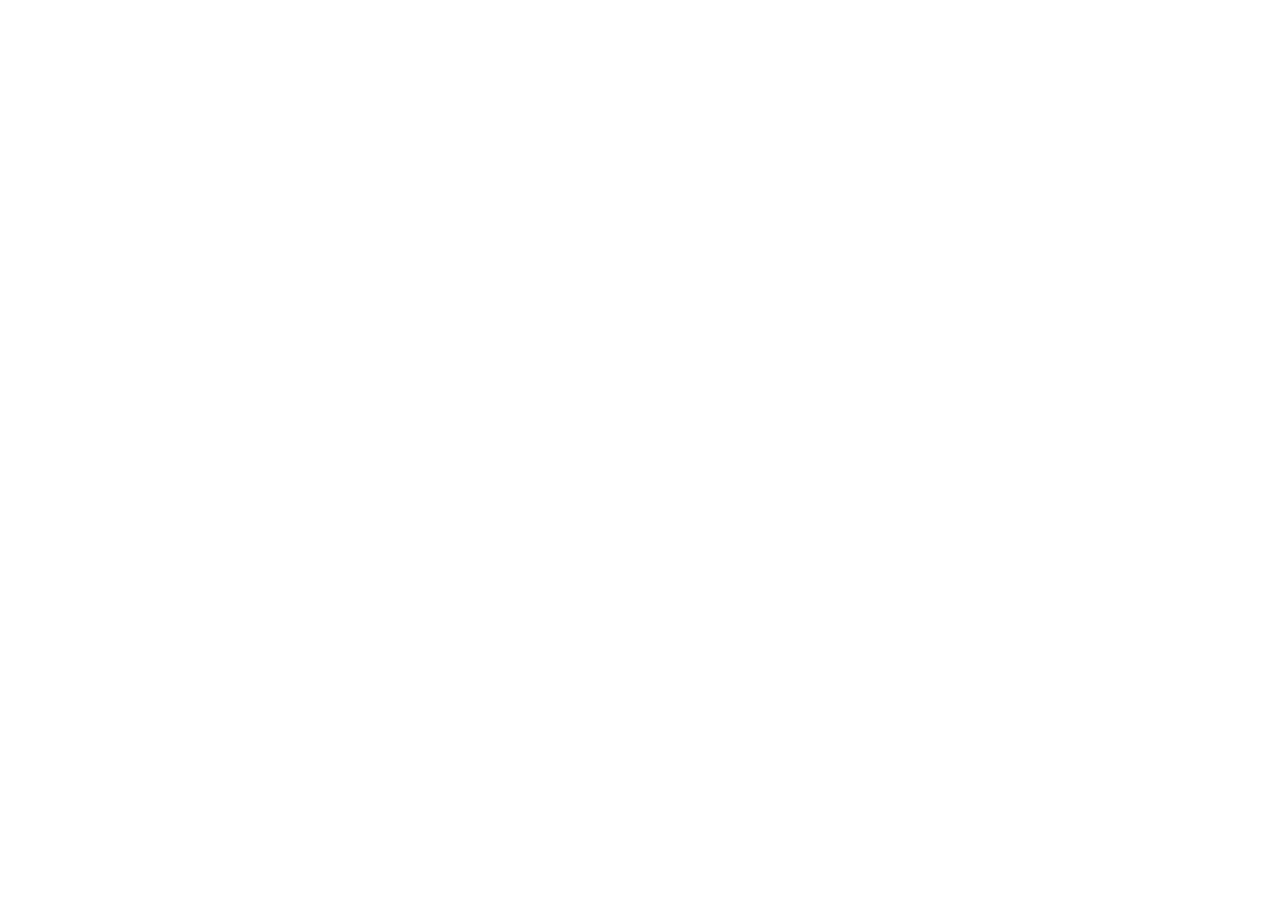
==== index.html @ c0566243 "New website for the Android app SMS2GS. The website includes a privacy policy and terms of service p" ====
<!doctype html>
<html lang="en">
  <head>
    <meta charset="UTF-8" />
    <meta name="viewport" content="width=device-width, initial-scale=1.0" />
    <meta name="description" content="SMS2GS sends selected SMS data to your personal Google Spreadsheet." />
    <link rel="stylesheet" href="src/style.css" />
    <title>SMS2GS | SMS to Google Sheets</title>
  </head>
  <body>
    <div id="app"></div>
    <script src="src/main.js"></script>
  </body>
</html>
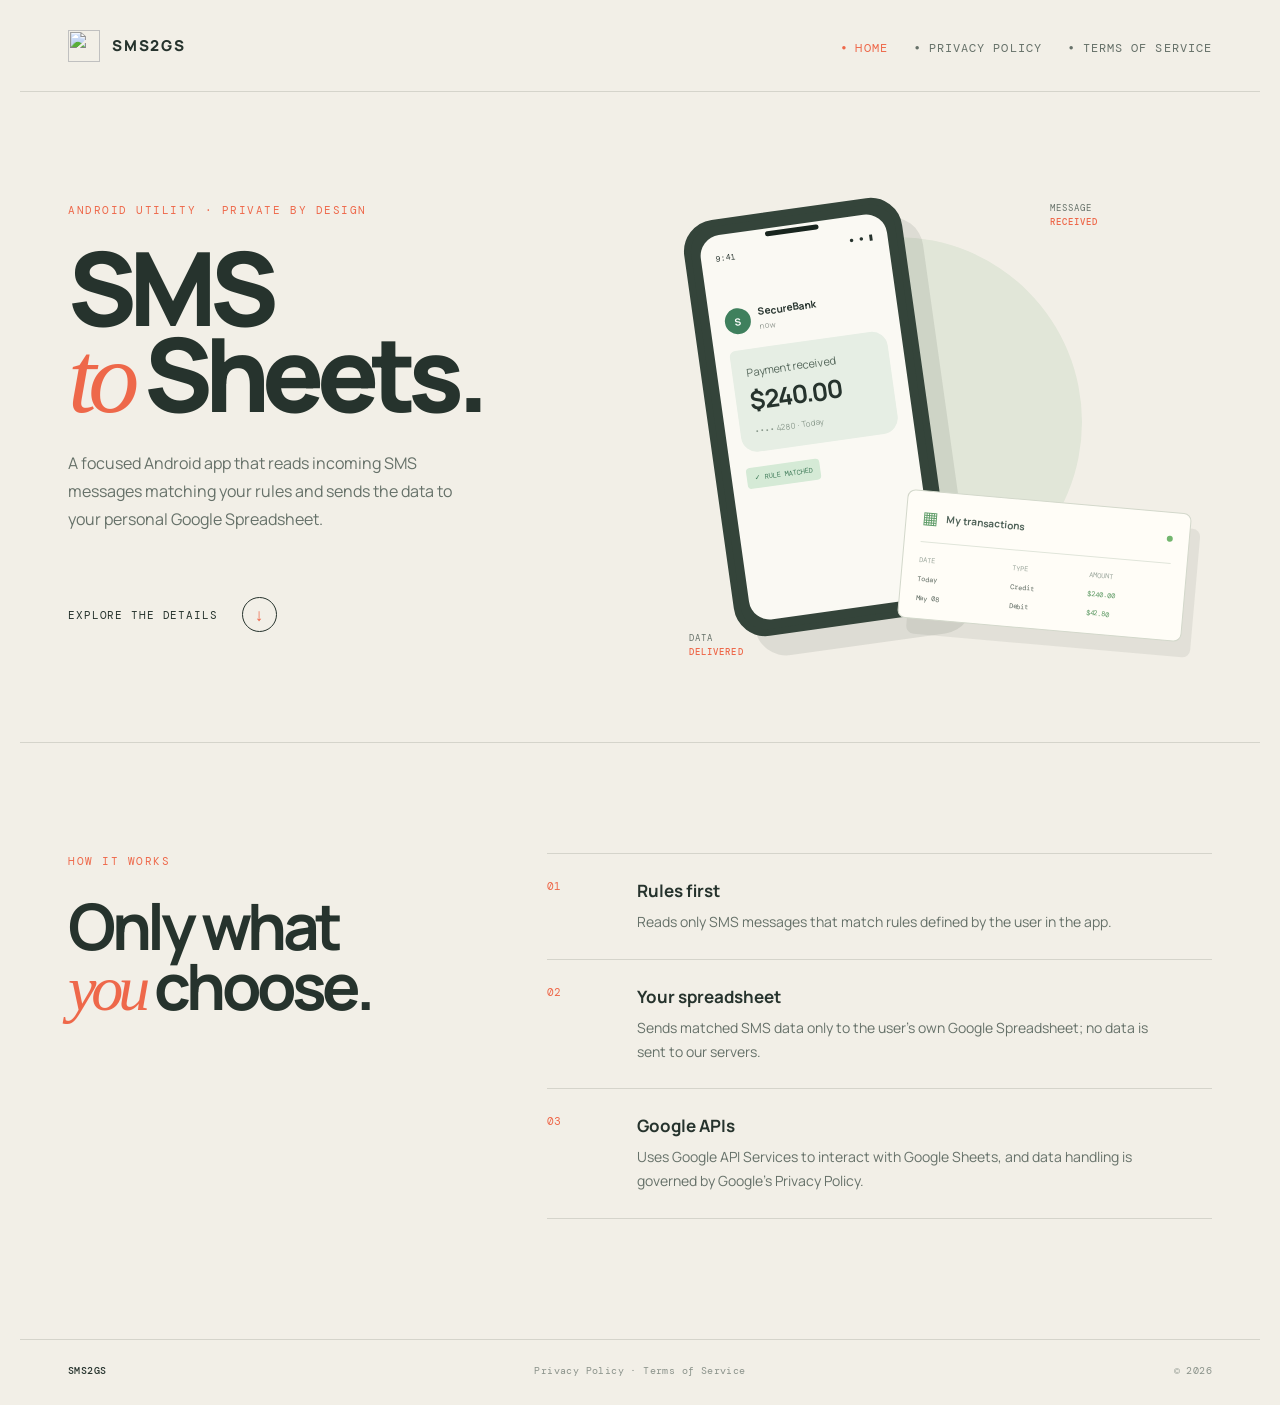
==== commit 147d0b52: "Update index.html to fix references" ====
--- a/index.html
+++ b/index.html
@@ -4,11 +4,11 @@
     <meta charset="UTF-8" />
     <meta name="viewport" content="width=device-width, initial-scale=1.0" />
     <meta name="description" content="SMS2GS sends selected SMS data to your personal Google Spreadsheet." />
-    <link rel="stylesheet" href="src/style.css" />
+    <link rel="stylesheet" href="style.css" />
     <title>SMS2GS | SMS to Google Sheets</title>
   </head>
   <body>
     <div id="app"></div>
-    <script src="src/main.js"></script>
+    <script src="main.js"></script>
   </body>
 </html>
--- a/style.css
+++ b/style.css
@@ -0,0 +1,48 @@
+@import url('https://fonts.googleapis.com/css2?family=DM+Mono:wght@400;500&family=Manrope:wght@400;500;600;700;800&display=swap');
+
+:root { font-family: 'Manrope', sans-serif; color: #26332d; background: #f2efe7; font-synthesis: none; --ink: #26332d; --muted: #667169; --paper: #f2efe7; --line: #d5d4cb; --accent: #ee684a; --green: #3f805d; }
+.policy-intro { padding-top: 105px; padding-bottom: 92px; border-bottom: 1px solid var(--line); }
+.policy-intro h1 { margin-bottom: 30px; }
+.policy-intro .intro { max-width: 650px; }
+.policy-note { max-width: 620px; margin: 28px 0 0; padding-left: 18px; border-left: 2px solid var(--accent); color: var(--muted); font-size: 13px; line-height: 1.75; }
+.policy-content { padding-top: 28px; padding-bottom: 105px; }
+.policy-section { display: grid; grid-template-columns: 72px minmax(0, 650px); gap: 18px; padding: 38px 0; border-bottom: 1px solid var(--line); }
+.policy-section h2 { margin: 0 0 16px; font-size: 24px; letter-spacing: -.04em; }
+.policy-section p { margin-bottom: 12px; color: var(--muted); font-size: 14px; line-height: 1.8; }
+.policy-section ul { margin: -2px 0 16px; padding-left: 20px; color: var(--muted); font-size: 14px; line-height: 1.8; }
+.policy-section li { padding-left: 6px; margin-bottom: 8px; }
+.policy-section p:last-child { margin-bottom: 0; }
+.policy-section a { color: var(--accent); text-decoration: underline; text-underline-offset: 3px; }
+* { box-sizing: border-box; }
+html { scroll-behavior: smooth; }
+body { margin: 0; background: var(--paper); }
+a { color: inherit; text-decoration: none; }
+.site-header { max-width: 1240px; height: 92px; margin: 0 auto; padding: 0 48px; display: flex; justify-content: space-between; align-items: center; border-bottom: 1px solid var(--line); }
+.brand { display: flex; gap: 12px; align-items: center; font-size: 15px; font-weight: 800; letter-spacing: .12em; }
+.brand-logo { display: block; width: 32px; height: 32px; flex: 0 0 32px; }
+.nav-link { color: var(--muted); font-family: 'DM Mono', monospace; font-size: 12px; text-transform: uppercase; letter-spacing: .09em; }
+.nav-link + .nav-link { margin-left: 24px; }
+.nav-link.active, .nav-link:hover { color: var(--accent); }
+.nav-link::before { content: '●'; margin-right: 8px; font-size: 8px; vertical-align: 2px; }
+.section-shell { max-width: 1240px; margin: 0 auto; padding-left: 48px; padding-right: 48px; }
+.hero { min-height: 650px; display: grid; grid-template-columns: .85fr 1.15fr; gap: 48px; align-items: center; overflow: hidden; }
+.eyebrow { margin: 0 0 26px; color: var(--accent); font-family: 'DM Mono', monospace; font-size: 11px; letter-spacing: .14em; line-height: 1.5; text-transform: uppercase; }
+h1, h2, h3, p { margin-top: 0; }
+h1 { margin-bottom: 28px; color: var(--ink); font-size: clamp(64px, 8vw, 112px); font-weight: 800; letter-spacing: -.075em; line-height: .84; }
+h1 em, h2 em { color: var(--accent); font-family: Georgia, serif; font-weight: 400; letter-spacing: -.08em; }
+.intro { max-width: 390px; color: var(--muted); font-size: 16px; line-height: 1.75; }
+.scroll-cue { display: inline-flex; gap: 24px; align-items: center; margin-top: 48px; color: var(--ink); font-family: 'DM Mono', monospace; font-size: 11px; text-transform: uppercase; letter-spacing: .08em; }
+.arrow { display: grid; place-items: center; width: 35px; height: 35px; border: 1px solid var(--ink); border-radius: 50%; color: var(--accent); font-size: 17px; transition: transform .2s; }
+.scroll-cue:hover .arrow { transform: translateY(4px); }
+.hero-art { position: relative; min-height: 540px; }
+.hero-art::before { content: ''; position: absolute; width: 370px; height: 370px; top: 90px; left: 50%; transform: translateX(-50%); background: #e1e6d8; border-radius: 50%; }
+.phone { position: absolute; z-index: 2; top: 60px; left: 20%; width: 220px; height: 420px; padding: 9px; border: 7px solid #34443a; border-radius: 32px; background: #34443a; box-shadow: 18px 22px 0 rgba(38,51,45,.1); transform: rotate(-8deg); }
+.phone-screen { height: 100%; padding: 18px 15px; overflow: hidden; border-radius: 21px; background: #faf9f3; }
+.phone-speaker { position: absolute; top: 12px; left: 50%; z-index: 4; width: 54px; height: 5px; border-radius: 5px; background: #18251e; transform: translateX(-50%); }
+.status-row { display: flex; justify-content: space-between; margin-bottom: 46px; font-family: 'DM Mono', monospace; font-size: 8px; }
+.message-meta { display: flex; gap: 8px; align-items: center; font-size: 10px; }.message-meta small { display: block; margin-top: 2px; color: #90978f; font-size: 8px; }.avatar { display: grid; place-items: center; width: 26px; height: 26px; border-radius: 50%; color: #fff; background: var(--green); font-weight: 700; }
+.message-bubble { margin-top: 16px; padding: 14px; border-radius: 6px 16px 16px 16px; background: #e6eee4; color: #56685c; font-size: 11px; line-height: 1.6; }.message-bubble strong { color: var(--ink); font-size: 25px; letter-spacing: -.06em; }.message-bubble small { color: #87978a; font-size: 8px; }.rule-chip { display: inline-block; margin-top: 15px; padding: 6px 8px; border-radius: 4px; color: #427d5b; background: #d5ead6; font-family: 'DM Mono', monospace; font-size: 7px; text-transform: uppercase; }
+.sheet-card { position: absolute; z-index: 3; right: 4%; bottom: 57px; width: 285px; padding: 14px 16px 16px; border: 1px solid #d3d8cb; border-radius: 8px; background: #fffdf7; box-shadow: 10px 15px 0 rgba(38,51,45,.08); transform: rotate(5deg); }.sheet-top { display: flex; gap: 8px; align-items: center; padding-bottom: 13px; border-bottom: 1px solid #e0e5da; color: #506359; font-size: 10px; font-weight: 700; }.sheet-icon { color: #5d9b67; font-size: 17px; }.live-dot { width: 6px; height: 6px; margin-left: auto; border-radius: 50%; background: #72b66e; }.sheet-grid { display: grid; grid-template-columns: 1.1fr .9fr 1fr; gap: 10px 5px; padding-top: 13px; font-family: 'DM Mono', monospace; font-size: 7px; }.sheet-grid span { color: #9ca79d; }.sheet-grid b { color: #5c685f; font-weight: 400; }.sheet-grid b:nth-child(6), .sheet-grid b:nth-child(9) { color: #5b9862; }
+.connector { position: absolute; z-index: 1; top: 234px; left: 43%; display: flex; gap: 8px; transform: rotate(13deg); }.connector span { width: 6px; height: 6px; border-radius: 50%; background: var(--accent); }.art-label { position: absolute; z-index: 4; color: var(--muted); font-family: 'DM Mono', monospace; font-size: 9px; line-height: 1.5; letter-spacing: .12em; }.art-label strong { color: var(--accent); font-weight: 500; }.label-top { top: 55px; right: 18%; }.label-bottom { bottom: 28px; left: 17%; }
+.principles { display: grid; grid-template-columns: .75fr 1.25fr; gap: 80px; padding-top: 110px; padding-bottom: 120px; border-top: 1px solid var(--line); }.section-heading h2 { margin: 0; font-size: clamp(42px, 5vw, 66px); line-height: .94; letter-spacing: -.07em; }.principle-list { border-top: 1px solid var(--line); }.principle { display: grid; grid-template-columns: 72px 1fr; gap: 18px; padding: 25px 0; border-bottom: 1px solid var(--line); }.principle-number { color: var(--accent); font-family: 'DM Mono', monospace; font-size: 11px; }.principle h3 { margin-bottom: 8px; font-size: 17px; }.principle p { max-width: 530px; margin: 0; color: var(--muted); font-size: 14px; line-height: 1.7; }.site-footer { display: flex; justify-content: space-between; padding-top: 24px; padding-bottom: 28px; border-top: 1px solid var(--line); color: #8b938b; font-family: 'DM Mono', monospace; font-size: 10px; letter-spacing: .04em; }.site-footer span:first-child { color: var(--ink); font-weight: 500; }
+@media (max-width: 760px) { .site-header { height: 74px; padding: 0 22px; }.section-shell { padding-left: 22px; padding-right: 22px; }.hero { display: block; padding-top: 78px; }.intro { font-size: 15px; }.scroll-cue { margin-top: 32px; }.hero-art { min-height: 480px; margin-top: 38px; }.hero-art::before { width: 285px; height: 285px; top: 80px; }.phone { left: 4%; width: 180px; height: 345px; }.sheet-card { right: -8%; bottom: 34px; width: 250px; }.label-top { top: 33px; right: 0; }.label-bottom { bottom: 12px; left: 3%; }.connector { top: 205px; left: 43%; }.principles { display: block; padding-top: 72px; padding-bottom: 80px; }.section-heading { margin-bottom: 50px; }.site-footer { display: grid; gap: 10px; }.site-footer span:last-child { display: none; } }
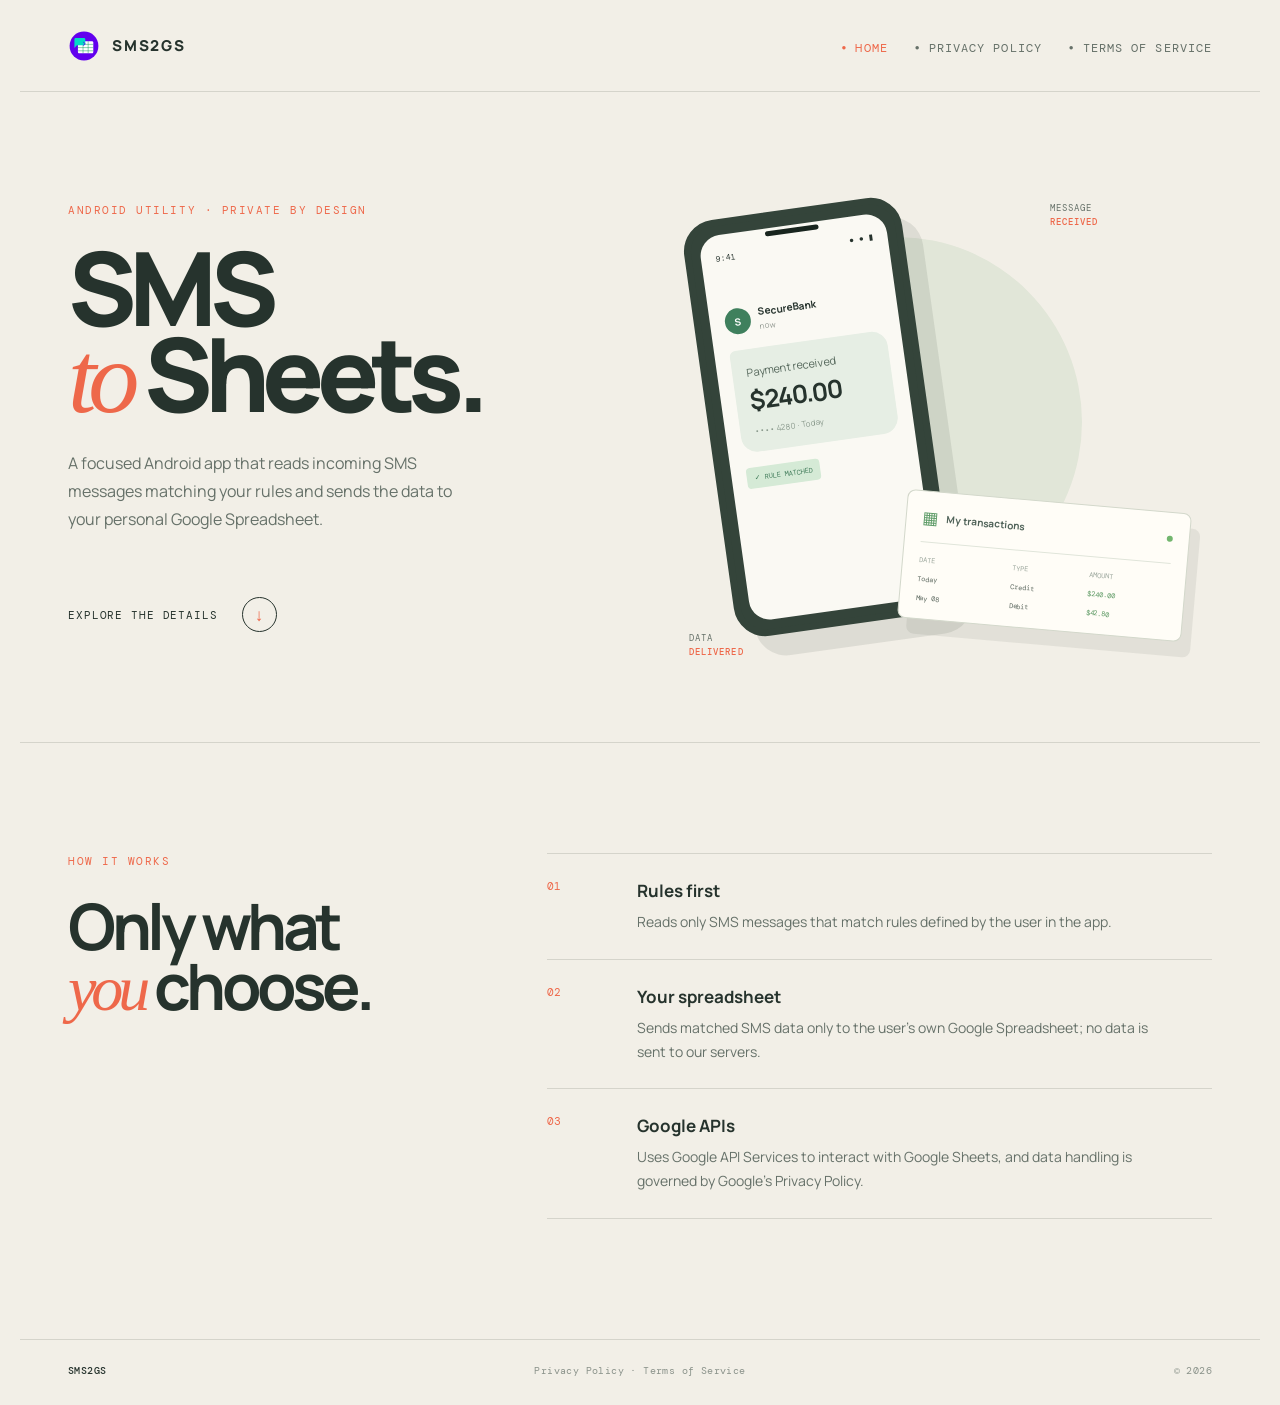
==== commit 849f791b: "Update index.html to add google meta info" ====
--- a/index.html
+++ b/index.html
@@ -4,6 +4,7 @@
     <meta charset="UTF-8" />
     <meta name="viewport" content="width=device-width, initial-scale=1.0" />
     <meta name="description" content="SMS2GS sends selected SMS data to your personal Google Spreadsheet." />
+    <meta name="google-site-verification" content="pvDfCBrxi-fmyghlsLYeb2_pzhcJHS2ZgZcAOCJik2w" />
     <link rel="stylesheet" href="style.css" />
     <title>SMS2GS | SMS to Google Sheets</title>
   </head>
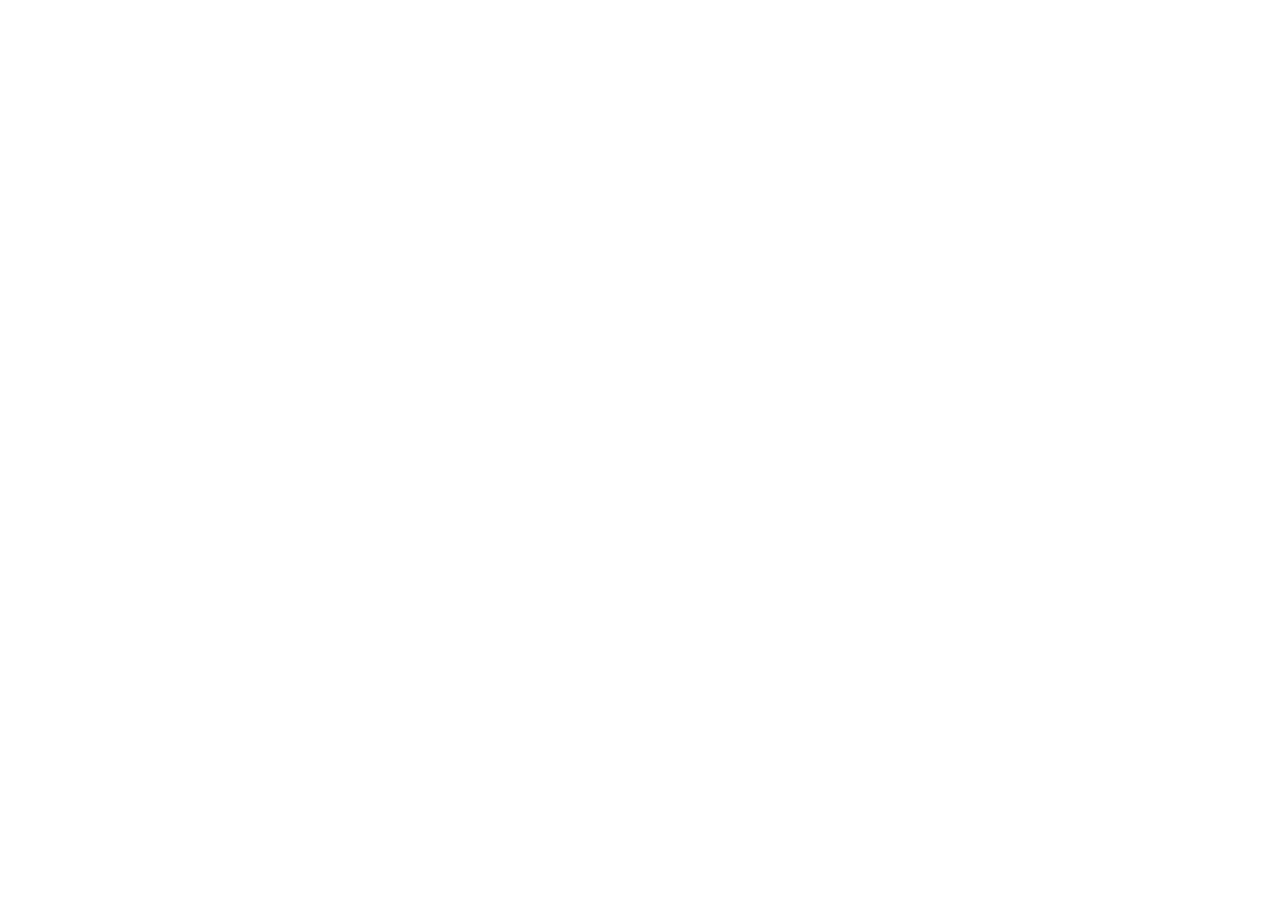
==== commit 9415d4f7: "updated logo" ====
--- a/index.html
+++ b/index.html
@@ -4,12 +4,11 @@
     <meta charset="UTF-8" />
     <meta name="viewport" content="width=device-width, initial-scale=1.0" />
     <meta name="description" content="SMS2GS sends selected SMS data to your personal Google Spreadsheet." />
-    <meta name="google-site-verification" content="pvDfCBrxi-fmyghlsLYeb2_pzhcJHS2ZgZcAOCJik2w" />
-    <link rel="stylesheet" href="style.css" />
+    <link rel="stylesheet" href="src/style.css" />
     <title>SMS2GS | SMS to Google Sheets</title>
   </head>
   <body>
     <div id="app"></div>
-    <script src="main.js"></script>
+    <script src="src/main.js"></script>
   </body>
 </html>
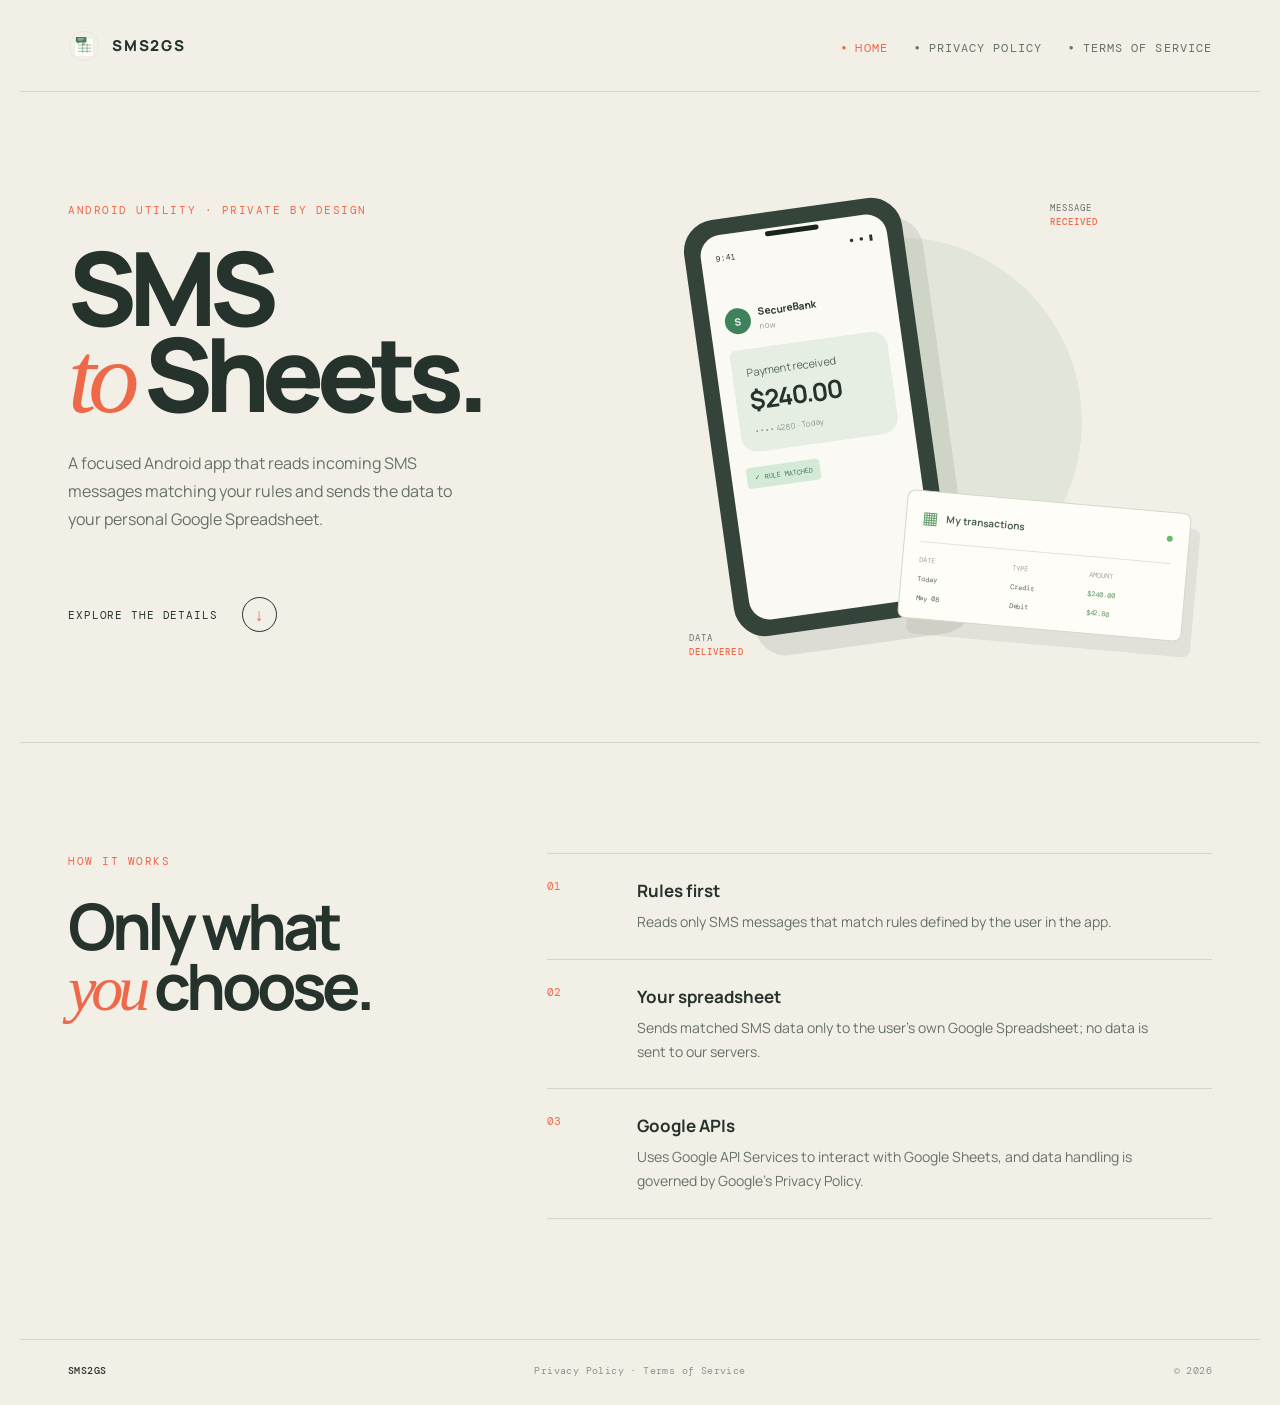
==== commit e41f4ced: "updated files to fix location references." ====
--- a/index.html
+++ b/index.html
@@ -4,11 +4,11 @@
     <meta charset="UTF-8" />
     <meta name="viewport" content="width=device-width, initial-scale=1.0" />
     <meta name="description" content="SMS2GS sends selected SMS data to your personal Google Spreadsheet." />
-    <link rel="stylesheet" href="src/style.css" />
+    <link rel="stylesheet" href="style.css" />
     <title>SMS2GS | SMS to Google Sheets</title>
   </head>
   <body>
     <div id="app"></div>
-    <script src="src/main.js"></script>
+    <script src="main.js"></script>
   </body>
 </html>
--- a/style.css
+++ b/style.css
@@ -0,0 +1,48 @@
+@import url('https://fonts.googleapis.com/css2?family=DM+Mono:wght@400;500&family=Manrope:wght@400;500;600;700;800&display=swap');
+
+:root { font-family: 'Manrope', sans-serif; color: #26332d; background: #f2efe7; font-synthesis: none; --ink: #26332d; --muted: #667169; --paper: #f2efe7; --line: #d5d4cb; --accent: #ee684a; --green: #3f805d; }
+.policy-intro { padding-top: 105px; padding-bottom: 92px; border-bottom: 1px solid var(--line); }
+.policy-intro h1 { margin-bottom: 30px; }
+.policy-intro .intro { max-width: 650px; }
+.policy-note { max-width: 620px; margin: 28px 0 0; padding-left: 18px; border-left: 2px solid var(--accent); color: var(--muted); font-size: 13px; line-height: 1.75; }
+.policy-content { padding-top: 28px; padding-bottom: 105px; }
+.policy-section { display: grid; grid-template-columns: 72px minmax(0, 650px); gap: 18px; padding: 38px 0; border-bottom: 1px solid var(--line); }
+.policy-section h2 { margin: 0 0 16px; font-size: 24px; letter-spacing: -.04em; }
+.policy-section p { margin-bottom: 12px; color: var(--muted); font-size: 14px; line-height: 1.8; }
+.policy-section ul { margin: -2px 0 16px; padding-left: 20px; color: var(--muted); font-size: 14px; line-height: 1.8; }
+.policy-section li { padding-left: 6px; margin-bottom: 8px; }
+.policy-section p:last-child { margin-bottom: 0; }
+.policy-section a { color: var(--accent); text-decoration: underline; text-underline-offset: 3px; }
+* { box-sizing: border-box; }
+html { scroll-behavior: smooth; }
+body { margin: 0; background: var(--paper); }
+a { color: inherit; text-decoration: none; }
+.site-header { max-width: 1240px; height: 92px; margin: 0 auto; padding: 0 48px; display: flex; justify-content: space-between; align-items: center; border-bottom: 1px solid var(--line); }
+.brand { display: flex; gap: 12px; align-items: center; font-size: 15px; font-weight: 800; letter-spacing: .12em; }
+.brand-logo { display: block; width: 32px; height: 32px; flex: 0 0 32px; }
+.nav-link { color: var(--muted); font-family: 'DM Mono', monospace; font-size: 12px; text-transform: uppercase; letter-spacing: .09em; }
+.nav-link + .nav-link { margin-left: 24px; }
+.nav-link.active, .nav-link:hover { color: var(--accent); }
+.nav-link::before { content: '●'; margin-right: 8px; font-size: 8px; vertical-align: 2px; }
+.section-shell { max-width: 1240px; margin: 0 auto; padding-left: 48px; padding-right: 48px; }
+.hero { min-height: 650px; display: grid; grid-template-columns: .85fr 1.15fr; gap: 48px; align-items: center; overflow: hidden; }
+.eyebrow { margin: 0 0 26px; color: var(--accent); font-family: 'DM Mono', monospace; font-size: 11px; letter-spacing: .14em; line-height: 1.5; text-transform: uppercase; }
+h1, h2, h3, p { margin-top: 0; }
+h1 { margin-bottom: 28px; color: var(--ink); font-size: clamp(64px, 8vw, 112px); font-weight: 800; letter-spacing: -.075em; line-height: .84; }
+h1 em, h2 em { color: var(--accent); font-family: Georgia, serif; font-weight: 400; letter-spacing: -.08em; }
+.intro { max-width: 390px; color: var(--muted); font-size: 16px; line-height: 1.75; }
+.scroll-cue { display: inline-flex; gap: 24px; align-items: center; margin-top: 48px; color: var(--ink); font-family: 'DM Mono', monospace; font-size: 11px; text-transform: uppercase; letter-spacing: .08em; }
+.arrow { display: grid; place-items: center; width: 35px; height: 35px; border: 1px solid var(--ink); border-radius: 50%; color: var(--accent); font-size: 17px; transition: transform .2s; }
+.scroll-cue:hover .arrow { transform: translateY(4px); }
+.hero-art { position: relative; min-height: 540px; }
+.hero-art::before { content: ''; position: absolute; width: 370px; height: 370px; top: 90px; left: 50%; transform: translateX(-50%); background: #e1e6d8; border-radius: 50%; }
+.phone { position: absolute; z-index: 2; top: 60px; left: 20%; width: 220px; height: 420px; padding: 9px; border: 7px solid #34443a; border-radius: 32px; background: #34443a; box-shadow: 18px 22px 0 rgba(38,51,45,.1); transform: rotate(-8deg); }
+.phone-screen { height: 100%; padding: 18px 15px; overflow: hidden; border-radius: 21px; background: #faf9f3; }
+.phone-speaker { position: absolute; top: 12px; left: 50%; z-index: 4; width: 54px; height: 5px; border-radius: 5px; background: #18251e; transform: translateX(-50%); }
+.status-row { display: flex; justify-content: space-between; margin-bottom: 46px; font-family: 'DM Mono', monospace; font-size: 8px; }
+.message-meta { display: flex; gap: 8px; align-items: center; font-size: 10px; }.message-meta small { display: block; margin-top: 2px; color: #90978f; font-size: 8px; }.avatar { display: grid; place-items: center; width: 26px; height: 26px; border-radius: 50%; color: #fff; background: var(--green); font-weight: 700; }
+.message-bubble { margin-top: 16px; padding: 14px; border-radius: 6px 16px 16px 16px; background: #e6eee4; color: #56685c; font-size: 11px; line-height: 1.6; }.message-bubble strong { color: var(--ink); font-size: 25px; letter-spacing: -.06em; }.message-bubble small { color: #87978a; font-size: 8px; }.rule-chip { display: inline-block; margin-top: 15px; padding: 6px 8px; border-radius: 4px; color: #427d5b; background: #d5ead6; font-family: 'DM Mono', monospace; font-size: 7px; text-transform: uppercase; }
+.sheet-card { position: absolute; z-index: 3; right: 4%; bottom: 57px; width: 285px; padding: 14px 16px 16px; border: 1px solid #d3d8cb; border-radius: 8px; background: #fffdf7; box-shadow: 10px 15px 0 rgba(38,51,45,.08); transform: rotate(5deg); }.sheet-top { display: flex; gap: 8px; align-items: center; padding-bottom: 13px; border-bottom: 1px solid #e0e5da; color: #506359; font-size: 10px; font-weight: 700; }.sheet-icon { color: #5d9b67; font-size: 17px; }.live-dot { width: 6px; height: 6px; margin-left: auto; border-radius: 50%; background: #72b66e; }.sheet-grid { display: grid; grid-template-columns: 1.1fr .9fr 1fr; gap: 10px 5px; padding-top: 13px; font-family: 'DM Mono', monospace; font-size: 7px; }.sheet-grid span { color: #9ca79d; }.sheet-grid b { color: #5c685f; font-weight: 400; }.sheet-grid b:nth-child(6), .sheet-grid b:nth-child(9) { color: #5b9862; }
+.connector { position: absolute; z-index: 1; top: 234px; left: 43%; display: flex; gap: 8px; transform: rotate(13deg); }.connector span { width: 6px; height: 6px; border-radius: 50%; background: var(--accent); }.art-label { position: absolute; z-index: 4; color: var(--muted); font-family: 'DM Mono', monospace; font-size: 9px; line-height: 1.5; letter-spacing: .12em; }.art-label strong { color: var(--accent); font-weight: 500; }.label-top { top: 55px; right: 18%; }.label-bottom { bottom: 28px; left: 17%; }
+.principles { display: grid; grid-template-columns: .75fr 1.25fr; gap: 80px; padding-top: 110px; padding-bottom: 120px; border-top: 1px solid var(--line); }.section-heading h2 { margin: 0; font-size: clamp(42px, 5vw, 66px); line-height: .94; letter-spacing: -.07em; }.principle-list { border-top: 1px solid var(--line); }.principle { display: grid; grid-template-columns: 72px 1fr; gap: 18px; padding: 25px 0; border-bottom: 1px solid var(--line); }.principle-number { color: var(--accent); font-family: 'DM Mono', monospace; font-size: 11px; }.principle h3 { margin-bottom: 8px; font-size: 17px; }.principle p { max-width: 530px; margin: 0; color: var(--muted); font-size: 14px; line-height: 1.7; }.site-footer { display: flex; justify-content: space-between; padding-top: 24px; padding-bottom: 28px; border-top: 1px solid var(--line); color: #8b938b; font-family: 'DM Mono', monospace; font-size: 10px; letter-spacing: .04em; }.site-footer span:first-child { color: var(--ink); font-weight: 500; }
+@media (max-width: 760px) { .site-header { height: 74px; padding: 0 22px; }.section-shell { padding-left: 22px; padding-right: 22px; }.hero { display: block; padding-top: 78px; }.intro { font-size: 15px; }.scroll-cue { margin-top: 32px; }.hero-art { min-height: 480px; margin-top: 38px; }.hero-art::before { width: 285px; height: 285px; top: 80px; }.phone { left: 4%; width: 180px; height: 345px; }.sheet-card { right: -8%; bottom: 34px; width: 250px; }.label-top { top: 33px; right: 0; }.label-bottom { bottom: 12px; left: 3%; }.connector { top: 205px; left: 43%; }.principles { display: block; padding-top: 72px; padding-bottom: 80px; }.section-heading { margin-bottom: 50px; }.site-footer { display: grid; gap: 10px; }.site-footer span:last-child { display: none; } }
